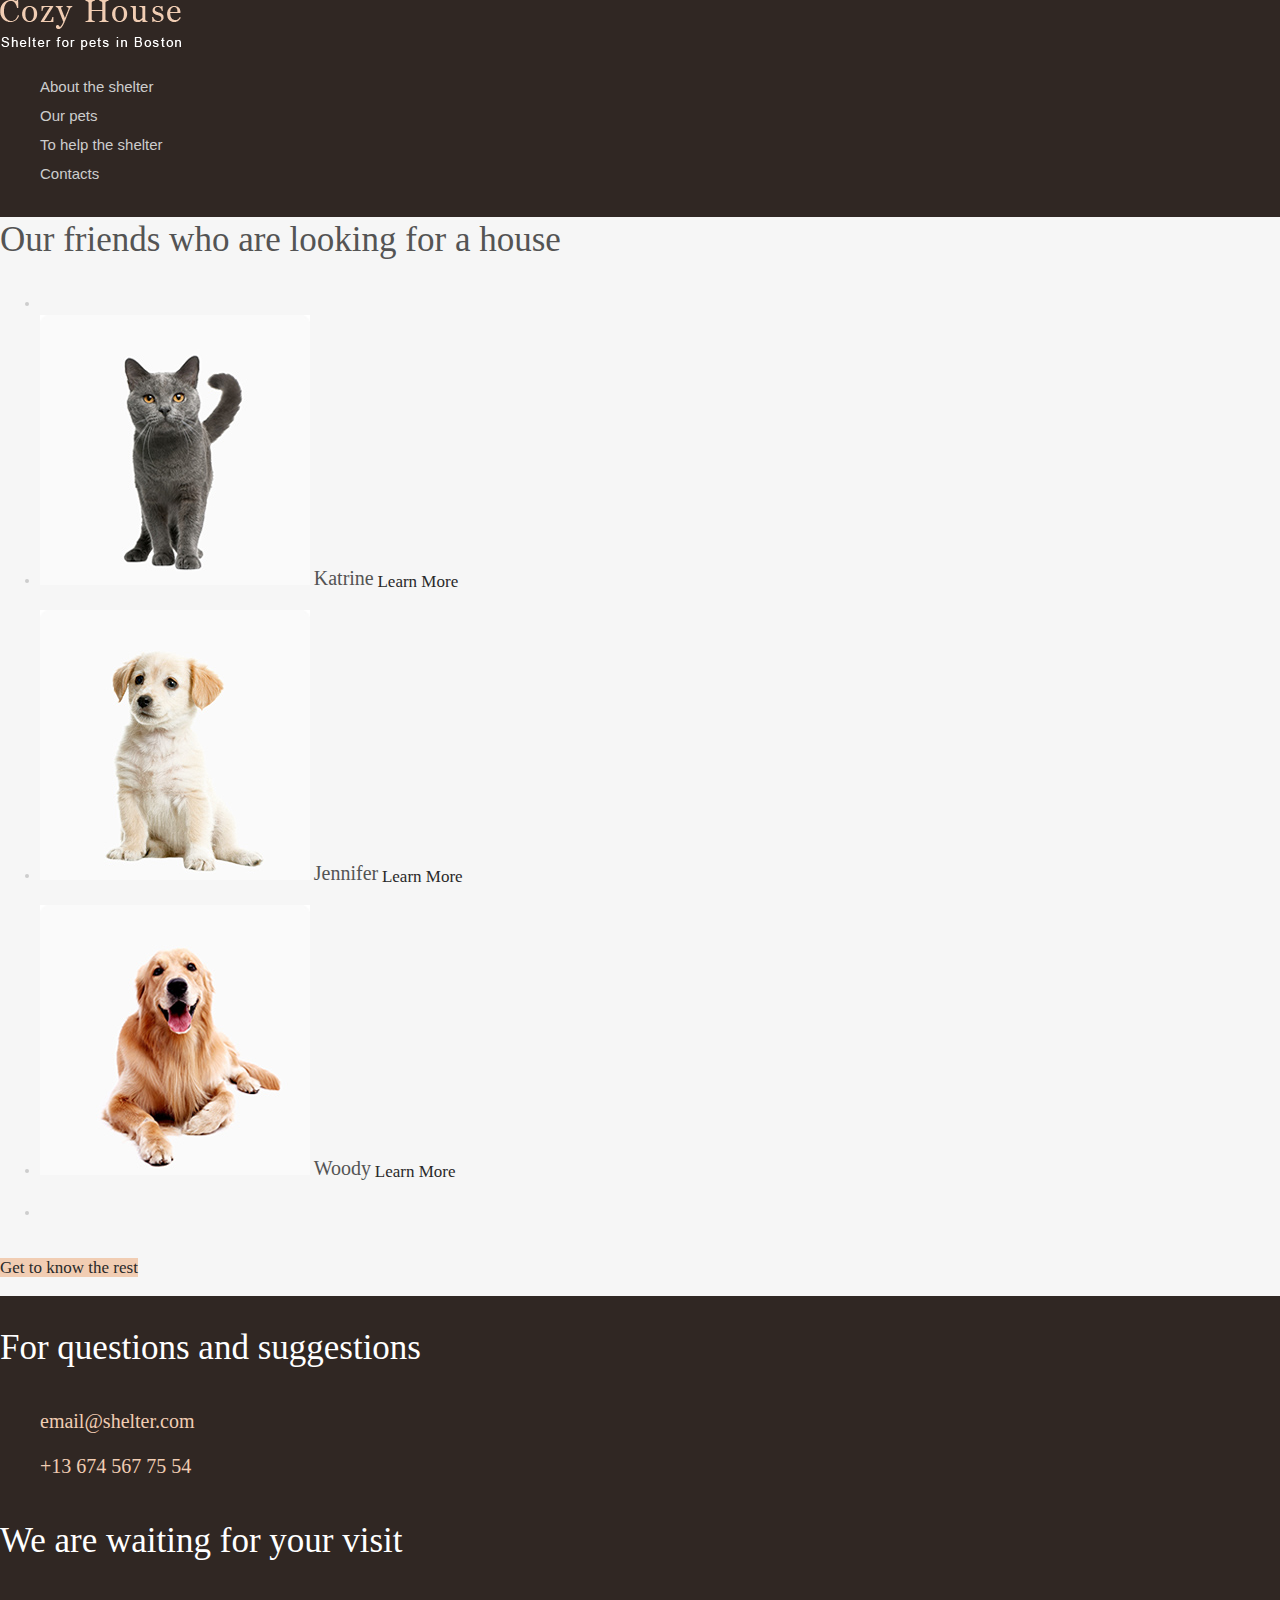
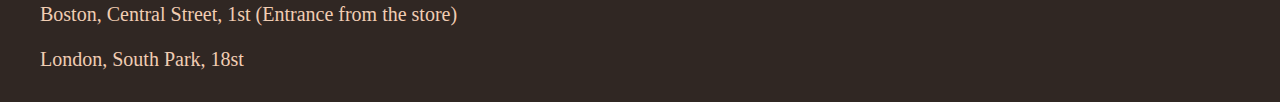
==== pets.html @ 410b213f "базовая стилизация" ====
<!DOCTYPE html>
<html lang="ru">

<head>
  <meta charset="utf-8">
  <title>Animal shelter</title>
  <link rel="stylesheet" href="css/normalize.css">
  <link rel="stylesheet" href="css/style.css">
</head>

<body>
  <header class="main-header">
    <nav class="main-navigation">
      <div class="logo-wrapper">
        <a class="main-header-logo" href="#">
          <img src="img/couzy-logo.png" width="181" height="50" alt="Couzy house - shelter for pets in Boston">
        </a>
      </div>
      <ul class="site-navigation">
        <li><a href="#">About the shelter</a></li>
        <li><a href="#">Our pets</a></li>
        <li><a href="#">To help the shelter</a></li>
        <li><a href="#">Contacts</a></li>
      </ul>
    </nav>
  </header>

  <section class="pets">
    <h2>Our friends who are looking for a house</h2>
    <ul class="pets-list">
      <li><a><span class="visually-hidden">Forward</span></a></li>
      <li class="pet">
        <img src="img/caterine.jpg" width="270" height="270" alt="cat Katrine">
        <a class="pet-name" href="#">Katrine</a>
        <a class="button pet-button" href="#">Learn More</a>
      </li>
      <li class="pet">
        <img src="img/jennifer.jpg" width="270" height="270" alt="dog Jennifer">
        <a class="pet-name" href="#">Jennifer</a>
        <a class="button pet-button" href="#">Learn More</a>
      </li>
      <li class="pet">
        <img src="img/woody.jpg" width="270" height="270" alt="dog Woody">
        <a class="pet-name" href="#">Woody</a>
        <a class="button pet-button" href="#">Learn More</a>
      </li>
      <li><a><span class="visually-hidden">Back</span></a></li>
    </ul>
    <a class="button rest-pets-button" href="#">Get to know the rest</a>
  </section>

  <footer class="main-footer">
    <div>
      <h2>For questions and suggestions</h2>
      <ul class="guestions-and-suggestions">
        <li>email@shelter.com</li>
        <li>+13 674 567 75 54</li>
      </ul>
    </div>
    <div>
      <h2>We are waiting for your visit</h2>
      <ul class="shelter-adresses">
        <li>Boston, Central Street, 1st
(Entrance from the store)</li>
        <li>London, South Park, 18st</li>
      </ul>
    </div>
  </footer>
</body>

</html>
---- css/style.css ----
body {
  margin: 0;
  font-family: Arial, Helvetica, sans-serif;
  font-size: 15px;
  line-height: 24px;
  font-weight: 400;
  color: #CDCDCD;
  background-color: #302723;
}

img {
  max-width: 100%;
  height: auto;
}

a {
  cursor: pointer;
  color: #;
}

.button {
  text-align: center;
  vertical-align: middle;
  cursor: pointer;
  font: inherit;
}

.visually-hidden {
  position: absolute;
  width: 1px;
  height: 1px;
  margin: -1px;
  border: 0;
  padding: 0;
  clip: rect(0, 0, 0, 0);
  overflow: hidden;
}

.site-navigation {
  font-size: 15px;
  line-height: 29px;
  font-weight: 400;
}

.site-navigation li {
  list-style: none;
  margin: 0;
  padding: 0;
}

.site-navigation a {
  color: #CDCDCD;
  text-decoration: none;
}


.banner-info p:first-child {
  font-family: Georgia, "Times New Roman", serif;
  font-size: 44px;
  line-height: 57px;
  font-weight: 400;
  color: #FFFFFF;
}

.banner-info p {
  font-size: 15px;
  line-height: 24px;
  font-weight: 400;
  color: #CDCDCD;
}

.banner-button {
  text-decoration: none;
  font-family: Georgia, "Times New Roman", serif;
  font-size: 17px;
  line-height: 20px;
  font-weight: 400;
  color: #292929;
  background-color: #F1CDB3;
}

.couzy-info {
  background-color: #FAFAFA;
}

.couzy-info-heading {
  font-family: Georgia, "Times New Roman", serif;
  font-size: 35px;
  line-height: 45px;
  font-weight: 400;
  color: #545454;
}

.couzy-info p {
  font-size: 15px;
  line-height: 24px;
  font-weight: 400;
  color: #4C4C4C;
}

.pets {
  font-family: Georgia, "Times New Roman", serif;
  background-color: #F6F6F6;
}

.pets h2 {
  font-size: 35px;
  line-height: 45px;
  font-weight: 400;
  color: #545454;
}

.pet-name {
  font-size: 20px;
  line-height: 45px;
  font-weight: 400;
  color: #545454;
  text-decoration: none;
}

.pet-button {
  font-size: 17px;
  line-height: 57px;
  font-weight: 400;
  color: #292929;
  text-decoration: none;
}

.rest-pets-button {
  font-size: 17px;
  line-height: 57px;
  font-weight: 400;
  color: #292929;
  background-color: #F1CDB3;
  text-decoration: none;
}

.help-to-pets {
  font-family: Georgia, "Times New Roman", serif;
  background-color: #FAFAFA;
}

.help-to-pets h2 {
  font-size: 35px;
  line-height: 45px;
  font-weight: 400;
  color: #545454;
}

.help-list li {
  list-style: none;
  font-size: 20px;
  line-height: 24px;
  font-weight: 400;
  color: #545454;
}

.donation {
  background-color: #F6F6F6;
  font-family: Georgia, "Times New Roman", serif;
}

.donation span {
  font-size: 35px;
  line-height: 45px;
  font-weight: 400;
  color: #545454;
}

.bank-account {
  font-size: 15px;
  line-height: 18px;
  font-weight: 400;
  color: #545454;
}

.bank-account span {
  font-family: "Times New Roman", Georgia, serif;
  font-size: 20px;
  line-height: 45px;
  font-weight: 400;
  color: #292929;
}

.additional-info {
  font-family: Arial, Helvetica, sans-serif;
  font-size: 12px;
  line-height: 18px;
  font-weight: 400;
  font-style: italic;
  color: #B2B2B2;
}

.main-footer {
  font-family: "Times New Roman", Georgia, serif;
  font-size: 20px;
  line-height: 45px;
  font-weight: 400;
  color: #F1CDB3;
}

.main-footer h2 {
  font-family: Georgia, "Times New Roman", serif;
  font-size: 35px;
  line-height: 45px;
  font-weight: 400;
  color: #FFFFFF;
}

.main-footer li {
  list-style: none;
}
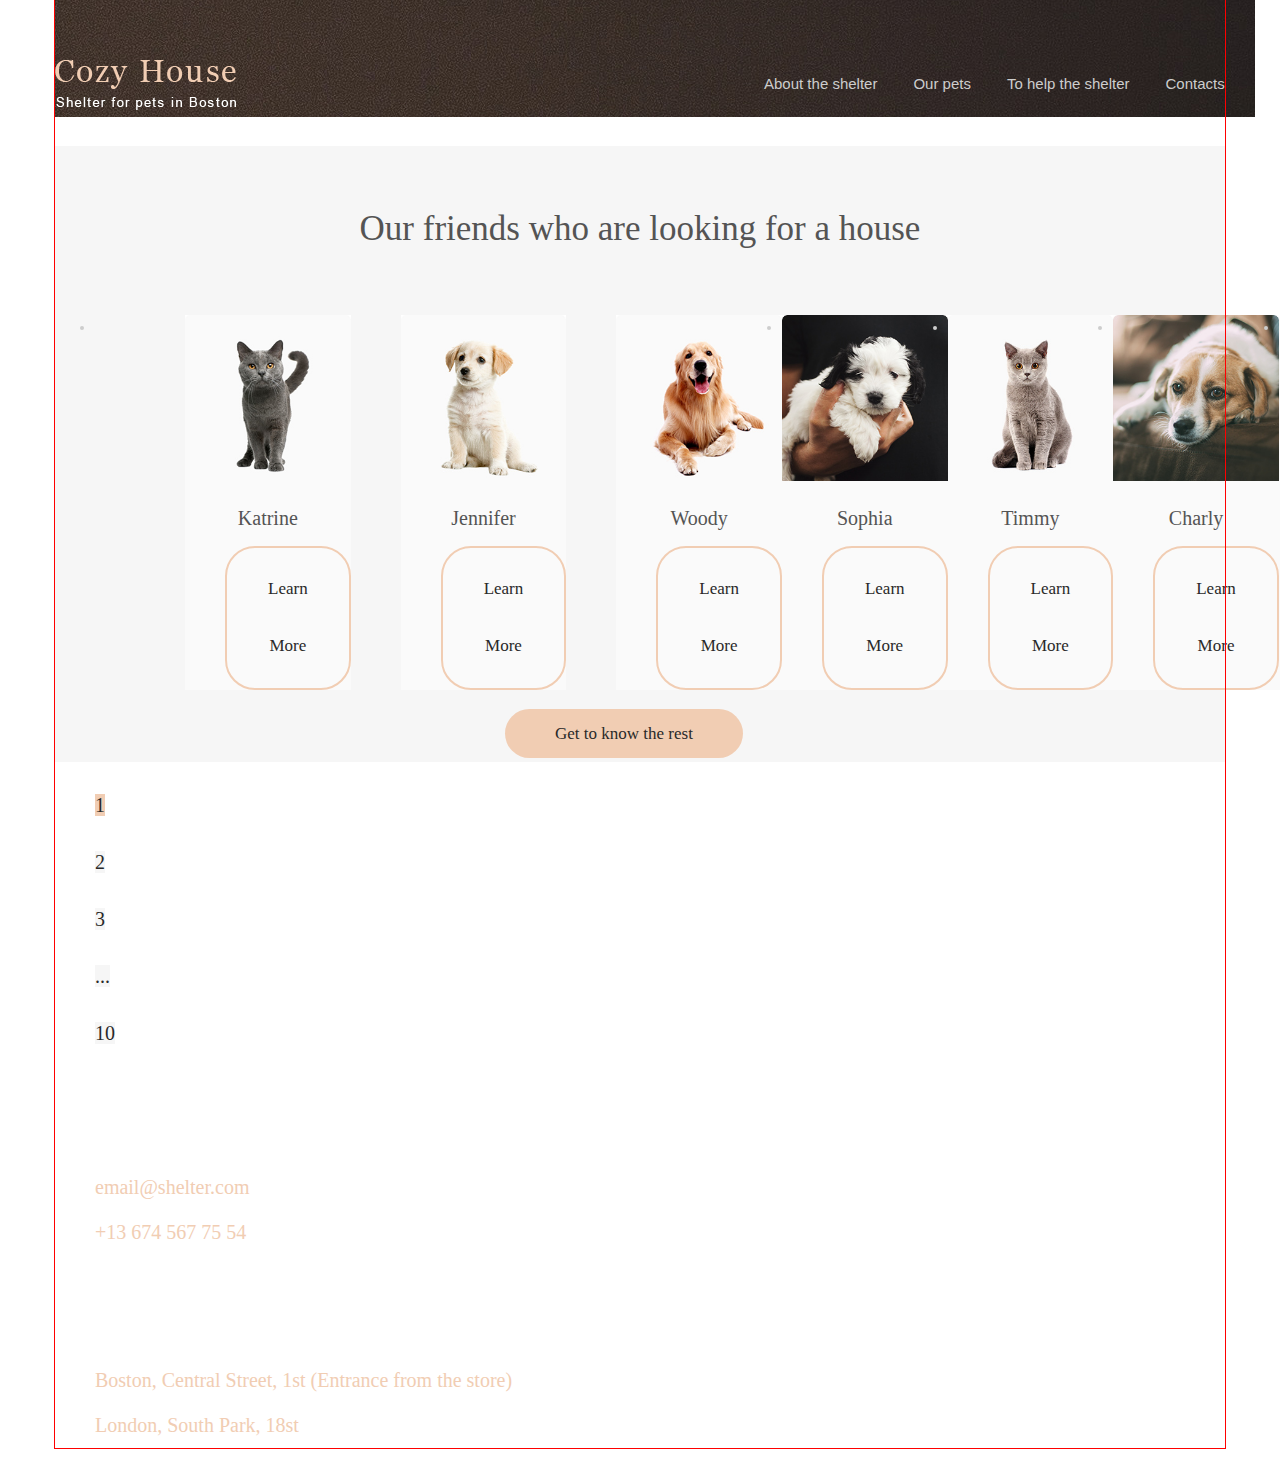
==== commit 33de5387: "сетки, стилизация" ====
--- a/pets.html
+++ b/pets.html
@@ -9,63 +9,103 @@
 </head>
 
 <body>
-  <header class="main-header">
-    <nav class="main-navigation">
-      <div class="logo-wrapper">
-        <a class="main-header-logo" href="#">
-          <img src="img/couzy-logo.png" width="181" height="50" alt="Couzy house - shelter for pets in Boston">
-        </a>
-      </div>
-      <ul class="site-navigation">
-        <li><a href="#">About the shelter</a></li>
-        <li><a href="#">Our pets</a></li>
-        <li><a href="#">To help the shelter</a></li>
-        <li><a href="#">Contacts</a></li>
+  <div class="container">
+    <header class="main-header">
+      <nav class="main-navigation">
+        <div class="logo-wrapper">
+          <a class="main-header-logo" href="index.html">
+            <img src="img/couzy-logo.png" width="181" height="50" alt="Couzy house - shelter for pets in Boston">
+          </a>
+        </div>
+        <ul class="site-navigation">
+          <li><a href="#">About the shelter</a></li>
+          <li><a href="#">Our pets</a></li>
+          <li><a href="#">To help the shelter</a></li>
+          <li><a href="#">Contacts</a></li>
+        </ul>
+      </nav>
+    </header>
+
+    <section class="pets">
+      <h2>Our friends who are looking for a house</h2>
+      <ul class="pets-list">
+        <li><a><span class="visually-hidden">Forward</span></a></li>
+        <li class="pet">
+          <img src="img/caterine.jpg" width="270" height="270" alt="cat Katrine">
+          <a class="pet-name" href="#">Katrine</a>
+          <a class="button pet-button" href="#">Learn More</a>
+        </li>
+        <li class="pet">
+          <img src="img/jennifer.jpg" width="270" height="270" alt="dog Jennifer">
+          <a class="pet-name" href="#">Jennifer</a>
+          <a class="button pet-button" href="#">Learn More</a>
+        </li>
+        <li class="pet">
+          <img src="img/woody.jpg" width="270" height="270" alt="dog Woody">
+          <a class="pet-name" href="#">Woody</a>
+          <a class="button pet-button" href="#">Learn More</a>
+        </li>
+        <li><a><span class="visually-hidden">Back</span></a></li>
+        <li class="pet">
+          <img src="img/sophia.jpg" width="270" height="270" alt="dog Sophia">
+          <a class="pet-name" href="#">Sophia</a>
+          <a class="button pet-button" href="#">Learn More</a>
+        </li>
+        <li><a><span class="visually-hidden">Back</span></a></li>
+        <li class="pet">
+          <img src="img/timmy.jpg" width="270" height="270" alt="cat Timmy">
+          <a class="pet-name" href="#">Timmy</a>
+          <a class="button pet-button" href="#">Learn More</a>
+        </li>
+        <li><a><span class="visually-hidden">Back</span></a></li>
+        <li class="pet">
+          <img src="img/charly.jpg" width="270" height="270" alt="dog Charly">
+          <a class="pet-name" href="#">Charly</a>
+          <a class="button pet-button" href="#">Learn More</a>
+        </li>
+        <li><a><span class="visually-hidden">Back</span></a></li>
+        <li class="pet">
+          <img src="img/scarlette.jpg" width="270" height="270" alt="dog Scarlett">
+          <a class="pet-name" href="#">Scarlett</a>
+          <a class="button pet-button" href="#">Learn More</a>
+        </li>
+        <li><a><span class="visually-hidden">Back</span></a></li>
+        <li class="pet">
+          <img src="img/freddie.jpg" width="270" height="270" alt="cat Freddie">
+          <a class="pet-name" href="#">Freddie</a>
+          <a class="button pet-button" href="#">Learn More</a>
+        </li>
+        <li><a><span class="visually-hidden">Back</span></a></li>
       </ul>
-    </nav>
-  </header>
-
-  <section class="pets">
-    <h2>Our friends who are looking for a house</h2>
-    <ul class="pets-list">
-      <li><a><span class="visually-hidden">Forward</span></a></li>
-      <li class="pet">
-        <img src="img/caterine.jpg" width="270" height="270" alt="cat Katrine">
-        <a class="pet-name" href="#">Katrine</a>
-        <a class="button pet-button" href="#">Learn More</a>
-      </li>
-      <li class="pet">
-        <img src="img/jennifer.jpg" width="270" height="270" alt="dog Jennifer">
-        <a class="pet-name" href="#">Jennifer</a>
-        <a class="button pet-button" href="#">Learn More</a>
-      </li>
-      <li class="pet">
-        <img src="img/woody.jpg" width="270" height="270" alt="dog Woody">
-        <a class="pet-name" href="#">Woody</a>
-        <a class="button pet-button" href="#">Learn More</a>
-      </li>
-      <li><a><span class="visually-hidden">Back</span></a></li>
-    </ul>
-    <a class="button rest-pets-button" href="#">Get to know the rest</a>
-  </section>
-
-  <footer class="main-footer">
-    <div>
-      <h2>For questions and suggestions</h2>
-      <ul class="guestions-and-suggestions">
-        <li>email@shelter.com</li>
-        <li>+13 674 567 75 54</li>
+      <a class="button rest-pets-button" href="#">Get to know the rest</a>
+    </section>
+    <div class="paginator">
+      <ul class="pagination-list">
+        <li><a class="active" href="#">1</a></li>
+        <li><a href="#">2</a></li>
+        <li><a href="#">3</a></li>
+        <li><a href="#">...</a></li>
+        <li><a href="#">10</a></li>
       </ul>
     </div>
-    <div>
-      <h2>We are waiting for your visit</h2>
-      <ul class="shelter-adresses">
-        <li>Boston, Central Street, 1st
-(Entrance from the store)</li>
-        <li>London, South Park, 18st</li>
-      </ul>
-    </div>
-  </footer>
+    <footer class="main-footer">
+      <div>
+        <h2>For questions and suggestions</h2>
+        <ul class="guestions-and-suggestions">
+          <li>email@shelter.com</li>
+          <li>+13 674 567 75 54</li>
+        </ul>
+      </div>
+      <div>
+        <h2>We are waiting for your visit</h2>
+        <ul class="shelter-adresses">
+          <li>Boston, Central Street, 1st
+            (Entrance from the store)</li>
+          <li>London, South Park, 18st</li>
+        </ul>
+      </div>
+    </footer>
+  </div>
 </body>
 
 </html>
--- a/css/style.css
+++ b/css/style.css
@@ -5,7 +5,7 @@
   line-height: 24px;
   font-weight: 400;
   color: #CDCDCD;
-  background-color: #302723;
+  /*background-color: #302723;*/
 }
 
 img {
@@ -36,23 +36,68 @@
   overflow: hidden;
 }
 
+.main-header {
+  min-width: 1200px;
+  background-color: #2B2221;
+  background-image: url("../img/banner-pet.jpg");
+  background-repeat: no-repeat;
+  background-position: top left;
+}
+
+/*Центровщик*/
+.container {
+  width: 1170px;
+  margin: 0 auto;
+  padding: 0;
+  outline: 1px solid red;
+}
+
+.main-navigation {
+  /*outline: 1px solid yellow;*/
+  display: flex;
+  padding-top: 60px;
+}
+
+.logo-wrapper {
+  /*outline: 1px solid white;*/
+}
+
 .site-navigation {
+  /*outline: 1px solid orange;*/
+  display: flex;
+  align-items: center;
   font-size: 15px;
   line-height: 29px;
   font-weight: 400;
+  margin: 0;
+  padding: 0;
+  margin-left: 492px;
 }
 
 .site-navigation li {
   list-style: none;
   margin: 0;
   padding: 0;
+  margin-left: 36px;
+  padding-bottom: 10px;
 }
 
 .site-navigation a {
   color: #CDCDCD;
   text-decoration: none;
-}
-
+  padding-bottom: 4px;
+}
+
+.site-navigation a:hover {
+  color: #FFFFFF;
+  border-bottom: 3px solid #F1CDB3;
+}
+
+.banner-info {
+  width: 450px;
+  padding-top: 205px;
+  padding-bottom: 270px;
+}
 
 .banner-info p:first-child {
   font-family: Georgia, "Times New Roman", serif;
@@ -67,9 +112,14 @@
   line-height: 24px;
   font-weight: 400;
   color: #CDCDCD;
+  margin: 0;
+  padding: 0;
+  padding-top: 30px;
 }
 
 .banner-button {
+  display: inline-block;
+  text-align: center;
   text-decoration: none;
   font-family: Georgia, "Times New Roman", serif;
   font-size: 17px;
@@ -77,18 +127,42 @@
   font-weight: 400;
   color: #292929;
   background-color: #F1CDB3;
+  padding: 16px 44px;
+  margin-top: 35px;
+  border-radius: 30px;
+}
+
+.banner-button:hover {
+  background-color: #FDDCC4;
 }
 
 .couzy-info {
   background-color: #FAFAFA;
 }
 
+.couzy-info .container {
+  background-image: url("../img/pets.jpg");
+  background-repeat: no-repeat;
+  background-position: top left 19%;
+  margin-top: 87px;
+  padding-bottom: 80px;
+}
+
+.info-wrapper {
+  width: 420px;
+  margin-left: 585px;
+}
+
 .couzy-info-heading {
   font-family: Georgia, "Times New Roman", serif;
   font-size: 35px;
   line-height: 45px;
   font-weight: 400;
   color: #545454;
+  padding: 0;
+  margin: 0;
+  padding-top: 25px;
+  padding-bottom: 4px;
 }
 
 .couzy-info p {
@@ -96,11 +170,34 @@
   line-height: 24px;
   font-weight: 400;
   color: #4C4C4C;
+  padding-top: 10px;
 }
 
 .pets {
   font-family: Georgia, "Times New Roman", serif;
   background-color: #F6F6F6;
+}
+
+.forward {
+  position: relative;
+}
+
+.forward::before {
+  content: "";
+  position: absolute;
+  top: 180px;
+  left: -40px;
+  width: 47px;
+  height: 47px;
+  border: 2px solid #F1CDB3;
+  border-radius: 50%;
+  background-image: url("../img/long-left-arrow.svg");
+  background-repeat: no-repeat;
+  background-position: top 50% center;
+}
+
+.forward:hover::before {
+  background-color: #F1CDB3;
 }
 
 .pets h2 {
@@ -108,51 +205,293 @@
   line-height: 45px;
   font-weight: 400;
   color: #545454;
+  text-align: center;
+  padding-top: 60px;
+  padding-bottom: 35px;
+}
+
+.pets-list {
+  display: flex;
+}
+
+.pet {
+  display: flex;
+  flex-direction: column;
+  background-color: #FAFAFA;
+}
+
+.pet:nth-child(2) {
+  margin-left: 90px;
+}
+
+.pet:nth-child(3) {
+  margin-left: 50px;
+}
+
+.pet:nth-child(4) {
+  margin-left: 50px;
 }
 
 .pet-name {
+  padding-top: 15px;
+  padding-bottom: 5px;
   font-size: 20px;
   line-height: 45px;
   font-weight: 400;
   color: #545454;
   text-decoration: none;
+  text-align: center;
 }
 
 .pet-button {
+  padding: 12px 41px 14px 41px;
+  margin-left: 40px;
   font-size: 17px;
   line-height: 57px;
   font-weight: 400;
   color: #292929;
   text-decoration: none;
+  border: 2px solid #F1CDB3;
+  border-radius: 30px;
+}
+
+.pet-button:hover {
+  background-color: #F1CDB3;
+}
+
+.back {
+  position: relative;
+}
+
+.back::after {
+  content: "";
+  position: absolute;
+  top: 180px;
+  left: 80px;
+  width: 47px;
+  height: 47px;
+  border: 2px solid #F1CDB3;
+  border-radius: 50%;
+  background-image: url("../img/long-left-arrow.svg");
+  background-repeat: no-repeat;
+  background-position: top 50% center;
+  transform: rotate(180deg);
+}
+
+.back:hover::after {
+  background-color: #F1CDB3;
+}
+
+.rest-button-wrapper {
+  margin-top: 95px;
+  padding-bottom: 50px;
 }
 
 .rest-pets-button {
+  padding: 15px 50px;
   font-size: 17px;
   line-height: 57px;
   font-weight: 400;
   color: #292929;
   background-color: #F1CDB3;
   text-decoration: none;
+  border-radius: 30px;
+  margin-left: 450px;
+}
+
+.rest-pets-button:hover {
+  background-color: #FDDCC4;
 }
 
 .help-to-pets {
   font-family: Georgia, "Times New Roman", serif;
   background-color: #FAFAFA;
+  /*outline: 1px solid green;*/
 }
 
 .help-to-pets h2 {
+  text-align: center;
+  padding-top: 50px;
+  padding-bottom: 30px;
+  padding-right: 35px;
   font-size: 35px;
   line-height: 45px;
   font-weight: 400;
   color: #545454;
 }
 
+.help-list {
+  display: flex;
+  flex-wrap: wrap;
+}
+
 .help-list li {
+  position: relative;
+  padding-top: 95px;
+  padding-bottom: 65px;
   list-style: none;
   font-size: 20px;
   line-height: 24px;
   font-weight: 400;
   color: #545454;
+  /*outline: 1px solid red;*/
+}
+
+.food {
+  margin-left: 45px;
+}
+
+.ambulance {
+  margin-left: 125px;
+}
+
+.toys {
+  margin-left: 149px;
+}
+
+.bowl {
+  margin-left: 140px;
+}
+
+.shampoo {
+  margin-left: 120px;
+}
+
+.vitamins {
+  margin-left: 145px;
+}
+
+.medcine {
+  margin-left: 130px;
+}
+
+.collar {
+  margin-left: 125px;
+}
+
+.house {
+  margin-left: 130px;
+}
+
+.help-list li::before {
+  content: "";
+  position: absolute;
+  width: 70px;
+  height: 65px;
+}
+
+.help-list li:nth-child(1)::before {
+  content: "";
+  position: absolute;
+  width: 70px;
+  height: 65px;
+  top: 13px;
+  left: 17px;
+  background-image: url("../img/cat-food.png");
+  background-repeat: no-repeat;
+}
+
+
+.help-list li:nth-child(2)::before {
+  content: "";
+  position: absolute;
+  width: 70px;
+  height: 65px;
+  top: 10px;
+  left: 40px;
+  background-image: url("../img/ambulance.png");
+  background-repeat: no-repeat;
+}
+
+.help-list li:nth-child(3)::before {
+  content: "";
+  position: absolute;
+  width: 70px;
+  height: 65px;
+  top: 10px;
+  left: -10px;
+  background-image: url("../img/ambulance.png");
+  background-repeat: no-repeat;
+  background-image: url("../img/ball.png");
+  background-repeat: no-repeat;
+}
+
+.help-list li:nth-child(4)::before {
+  content: "";
+  position: absolute;
+  width: 70px;
+  height: 65px;
+  top: 13px;
+  left: 50px;
+  background-image: url("../img/ambulance.png");
+  background-repeat: no-repeat;
+  background-image: url("../img/bowl.png");
+  background-repeat: no-repeat;
+}
+
+.help-list li:nth-child(5)::before {
+  content: "";
+  position: absolute;
+  width: 70px;
+  height: 65px;
+  top: 11px;
+  left: 35px;
+  background-image: url("../img/ambulance.png");
+  background-repeat: no-repeat;
+  background-image: url("../img/shampoo.png");
+  background-repeat: no-repeat;
+}
+
+.help-list li:nth-child(6)::before {
+  content: "";
+  position: absolute;
+  width: 70px;
+  height: 65px;
+  top: 13px;
+  left: 15px;
+  background-image: url("../img/ambulance.png");
+  background-repeat: no-repeat;
+  background-image: url("../img/pills.png");
+  background-repeat: no-repeat;
+}
+
+.help-list li:nth-child(7)::before {
+  content: "";
+  position: absolute;
+  width: 70px;
+  height: 65px;
+  top: 12px;
+  left: 20px;
+  background-image: url("../img/ambulance.png");
+  background-repeat: no-repeat;
+  background-image: url("../img/syringe.png");
+  background-repeat: no-repeat;
+}
+
+.help-list li:nth-child(8)::before {
+  content: "";
+  position: absolute;
+  width: 70px;
+  height: 65px;
+  top: 13px;
+  left: 50px;
+  background-image: url("../img/ambulance.png");
+  background-repeat: no-repeat;
+  background-image: url("../img/leash.png");
+  background-repeat: no-repeat;
+}
+
+.help-list li:nth-child(9)::before {
+  content: "";
+  position: absolute;
+  width: 70px;
+  height: 65px;
+  top: 13px;
+  left: 38px;
+  background-image: url("../img/ambulance.png");
+  background-repeat: no-repeat;
+  background-image: url("../img/cat.png");
+  background-repeat: no-repeat;
 }
 
 .donation {
@@ -210,3 +549,21 @@
 .main-footer li {
   list-style: none;
 }
+
+.pagination-list li {
+  list-style: none;
+}
+
+.pagination-list a {
+  text-decoration: none;
+  font-family: "Times New Roman", Georgia, serif;
+  font-size: 20px;
+  line-height: 57px;
+  font-weight: 400;
+  color: #292929;
+  background-color: #F6F6F6;
+}
+
+.pagination-list .active {
+  background-color: #F1CDB3;
+}
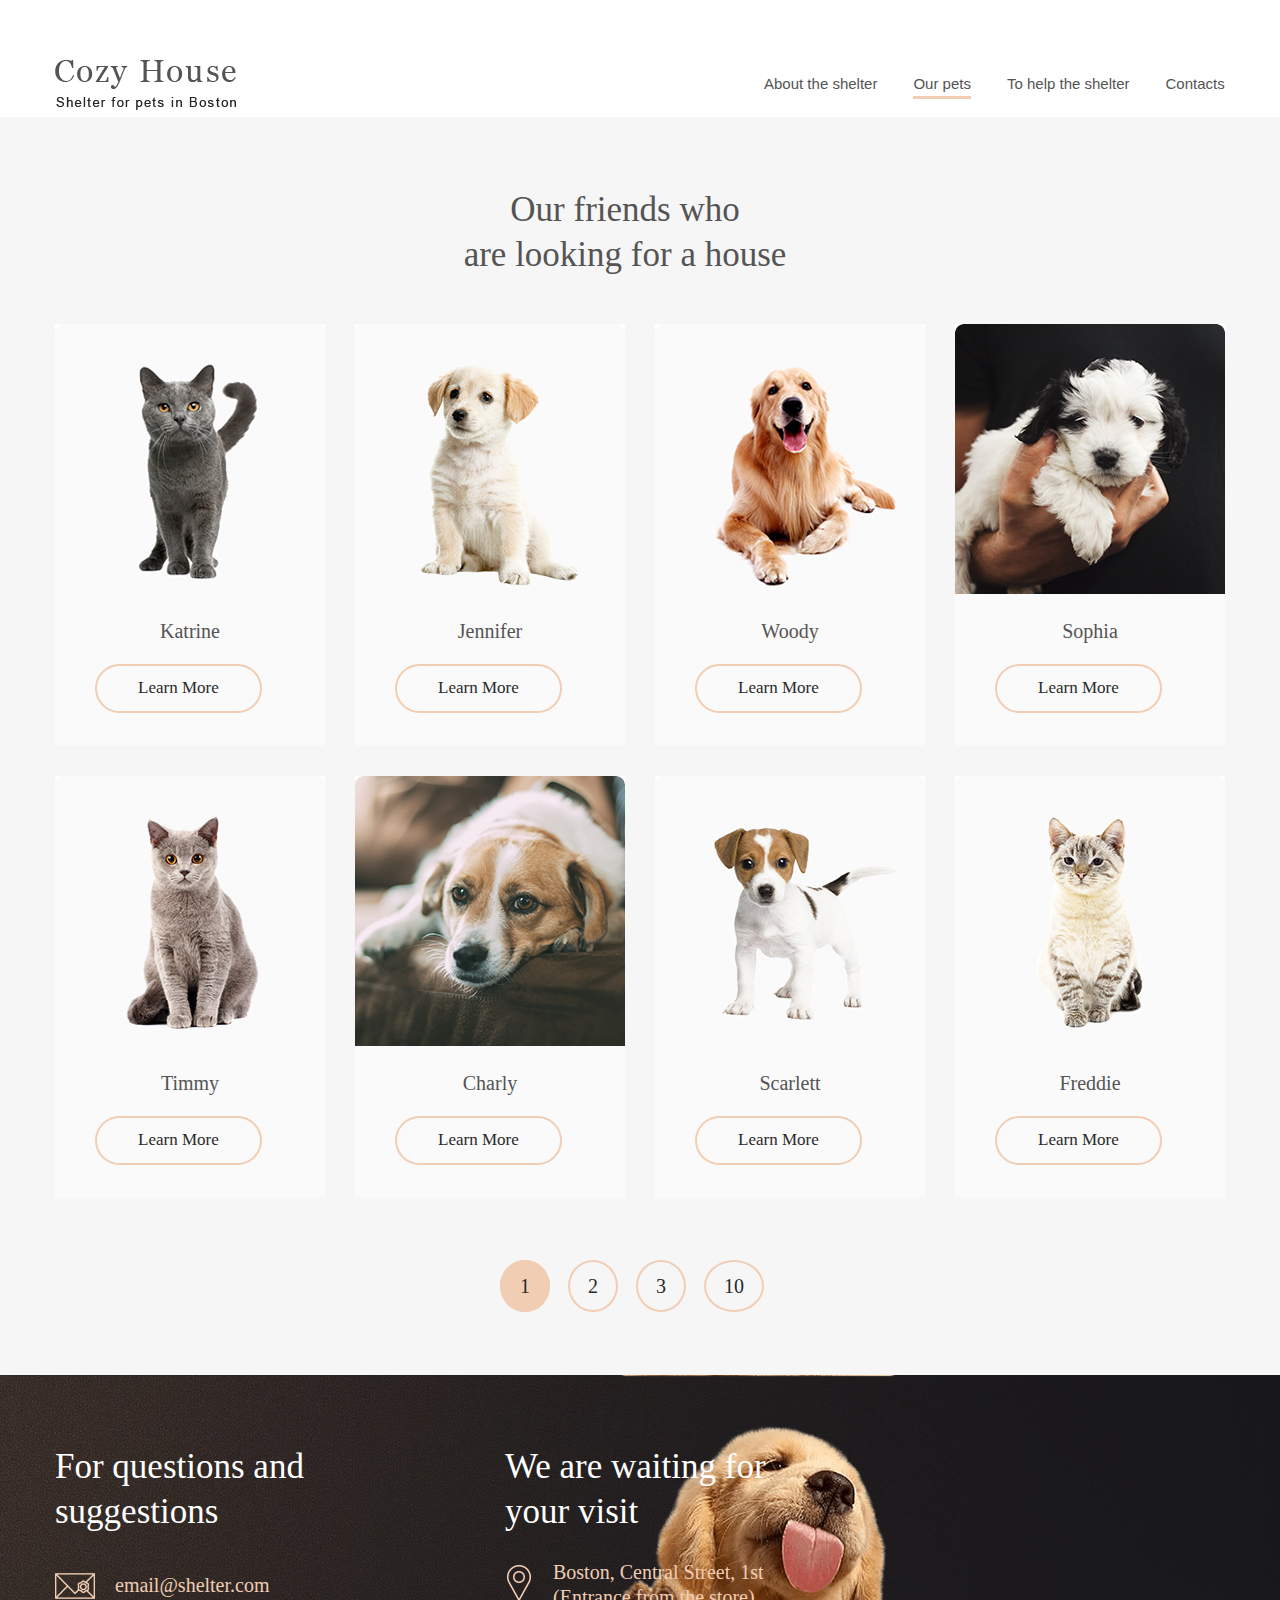
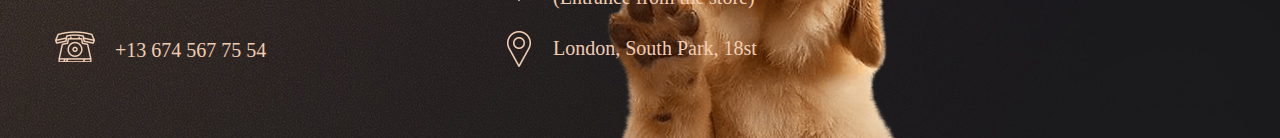
==== commit 88d1d8c4: "стилизация" ====
--- a/pets.html
+++ b/pets.html
@@ -3,109 +3,127 @@
 
 <head>
   <meta charset="utf-8">
-  <title>Animal shelter</title>
+  <title>Cozy Animal shelter</title>
   <link rel="stylesheet" href="css/normalize.css">
   <link rel="stylesheet" href="css/style.css">
 </head>
 
 <body>
-  <div class="container">
-    <header class="main-header">
+  <header class="inner-header">
+    <div class="container">
       <nav class="main-navigation">
         <div class="logo-wrapper">
           <a class="main-header-logo" href="index.html">
-            <img src="img/couzy-logo.png" width="181" height="50" alt="Couzy house - shelter for pets in Boston">
+            <img src="img/inner-logo.png" width="181" height="50" alt="Couzy house - shelter for pets in Boston">
           </a>
         </div>
-        <ul class="site-navigation">
+        <ul class="site-navigation inner-navigation">
           <li><a href="#">About the shelter</a></li>
-          <li><a href="#">Our pets</a></li>
+          <li><a class="active">Our pets</a></li>
           <li><a href="#">To help the shelter</a></li>
           <li><a href="#">Contacts</a></li>
         </ul>
       </nav>
-    </header>
-
+    </div>
+  </header>
+  <main class="inner-page">
     <section class="pets">
-      <h2>Our friends who are looking for a house</h2>
-      <ul class="pets-list">
-        <li><a><span class="visually-hidden">Forward</span></a></li>
-        <li class="pet">
-          <img src="img/caterine.jpg" width="270" height="270" alt="cat Katrine">
-          <a class="pet-name" href="#">Katrine</a>
-          <a class="button pet-button" href="#">Learn More</a>
-        </li>
-        <li class="pet">
-          <img src="img/jennifer.jpg" width="270" height="270" alt="dog Jennifer">
-          <a class="pet-name" href="#">Jennifer</a>
-          <a class="button pet-button" href="#">Learn More</a>
-        </li>
-        <li class="pet">
-          <img src="img/woody.jpg" width="270" height="270" alt="dog Woody">
-          <a class="pet-name" href="#">Woody</a>
-          <a class="button pet-button" href="#">Learn More</a>
-        </li>
-        <li><a><span class="visually-hidden">Back</span></a></li>
-        <li class="pet">
-          <img src="img/sophia.jpg" width="270" height="270" alt="dog Sophia">
-          <a class="pet-name" href="#">Sophia</a>
-          <a class="button pet-button" href="#">Learn More</a>
-        </li>
-        <li><a><span class="visually-hidden">Back</span></a></li>
-        <li class="pet">
-          <img src="img/timmy.jpg" width="270" height="270" alt="cat Timmy">
-          <a class="pet-name" href="#">Timmy</a>
-          <a class="button pet-button" href="#">Learn More</a>
-        </li>
-        <li><a><span class="visually-hidden">Back</span></a></li>
-        <li class="pet">
-          <img src="img/charly.jpg" width="270" height="270" alt="dog Charly">
-          <a class="pet-name" href="#">Charly</a>
-          <a class="button pet-button" href="#">Learn More</a>
-        </li>
-        <li><a><span class="visually-hidden">Back</span></a></li>
-        <li class="pet">
-          <img src="img/scarlette.jpg" width="270" height="270" alt="dog Scarlett">
-          <a class="pet-name" href="#">Scarlett</a>
-          <a class="button pet-button" href="#">Learn More</a>
-        </li>
-        <li><a><span class="visually-hidden">Back</span></a></li>
-        <li class="pet">
-          <img src="img/freddie.jpg" width="270" height="270" alt="cat Freddie">
-          <a class="pet-name" href="#">Freddie</a>
-          <a class="button pet-button" href="#">Learn More</a>
-        </li>
-        <li><a><span class="visually-hidden">Back</span></a></li>
-      </ul>
-      <a class="button rest-pets-button" href="#">Get to know the rest</a>
+      <div class="container">
+        <h2>Our friends who<br> are looking for a house</h2>
+        <ul class="pets-list">
+          <li class="pet">
+            <img src="img/caterine.jpg" width="270" height="270" alt="cat Katrine">
+            <a class="pet-name" href="#">Katrine</a>
+            <div class="pet-button-wrapper">
+              <a class="button pet-button" href="#">Learn More</a>
+            </div>
+          </li>
+          <li class="pet">
+            <img src="img/jennifer.jpg" width="270" height="270" alt="dog Jennifer">
+            <a class="pet-name" href="#">Jennifer</a>
+            <div class="pet-button-wrapper">
+              <a class="button pet-button" href="#">Learn More</a>
+            </div>
+          </li>
+          <li class="pet">
+            <img src="img/woody.jpg" width="270" height="270" alt="dog Woody">
+            <a class="pet-name" href="#">Woody</a>
+            <div class="pet-button-wrapper">
+              <a class="button pet-button" href="#">Learn More</a>
+            </div>
+          </li>
+          <li><a><span class="visually-hidden">Back</span></a></li>
+          <li class="pet sophia">
+            <img src="img/sophia.jpg" width="270" height="270" alt="dog Sophia">
+            <a class="pet-name" href="#">Sophia</a>
+            <div class="pet-button-wrapper">
+              <a class="button pet-button" href="#">Learn More</a>
+            </div>
+          </li>
+          <li><a><span class="visually-hidden">Back</span></a></li>
+          <li class="pet">
+            <img src="img/timmy.jpg" width="270" height="270" alt="cat Timmy">
+            <a class="pet-name" href="#">Timmy</a>
+            <div class="pet-button-wrapper">
+              <a class="button pet-button" href="#">Learn More</a>
+            </div>
+          </li>
+          <li><a><span class="visually-hidden">Back</span></a></li>
+          <li class="pet">
+            <img src="img/charly.jpg" width="270" height="270" alt="dog Charly">
+            <a class="pet-name" href="#">Charly</a>
+            <div class="pet-button-wrapper">
+              <a class="button pet-button" href="#">Learn More</a>
+            </div>
+          </li>
+          <li><a><span class="visually-hidden">Back</span></a></li>
+          <li class="pet">
+            <img src="img/scarlette.jpg" width="270" height="270" alt="dog Scarlett">
+            <a class="pet-name" href="#">Scarlett</a>
+            <div class="pet-button-wrapper">
+              <a class="button pet-button" href="#">Learn More</a>
+            </div>
+          </li>
+          <li><a><span class="visually-hidden">Back</span></a></li>
+          <li class="pet freddie">
+            <img src="img/freddie.jpg" width="270" height="270" alt="cat Freddie">
+            <a class="pet-name" href="#">Freddie</a>
+            <div class="pet-button-wrapper">
+              <a class="button pet-button" href="#">Learn More</a>
+            </div>
+          </li>
+        </ul>
+        <div class="paginator">
+            <ul class="pagination-list">
+              <li><a class="active" href="#">1</a></li>
+              <li><a href="#">2</a></li>
+              <li><a href="#">3</a></li>
+              <li><a href="#">10</a></li>
+            </ul>
+        </div>
+      </div>
     </section>
-    <div class="paginator">
-      <ul class="pagination-list">
-        <li><a class="active" href="#">1</a></li>
-        <li><a href="#">2</a></li>
-        <li><a href="#">3</a></li>
-        <li><a href="#">...</a></li>
-        <li><a href="#">10</a></li>
-      </ul>
-    </div>
-    <footer class="main-footer">
-      <div>
+  </main>
+  <footer class="main-footer">
+    <div class="container">
+      <div class="first-column">
         <h2>For questions and suggestions</h2>
         <ul class="guestions-and-suggestions">
-          <li>email@shelter.com</li>
-          <li>+13 674 567 75 54</li>
+          <li class="shelter-email">email@shelter.com</li>
+          <li class="shelter-number">+13 674 567 75 54</li>
         </ul>
       </div>
-      <div>
+      <div class="second-column">
         <h2>We are waiting for your visit</h2>
         <ul class="shelter-adresses">
-          <li>Boston, Central Street, 1st
-            (Entrance from the store)</li>
-          <li>London, South Park, 18st</li>
+          <li class="boston">Boston, Central Street, 1st
+            <p>(Entrance from the store)</p>
+          </li>
+          <li class="london">London, South Park, 18st</li>
         </ul>
       </div>
-    </footer>
-  </div>
+    </div>
+  </footer>
 </body>
 
 </html>
--- a/css/style.css
+++ b/css/style.css
@@ -37,7 +37,7 @@
 }
 
 .main-header {
-  min-width: 1200px;
+  /*min-width: 1200px;*/
   background-color: #2B2221;
   background-image: url("../img/banner-pet.jpg");
   background-repeat: no-repeat;
@@ -49,7 +49,7 @@
   width: 1170px;
   margin: 0 auto;
   padding: 0;
-  outline: 1px solid red;
+  /*outline: 1px solid red;*/
 }
 
 .main-navigation {
@@ -97,6 +97,7 @@
   width: 450px;
   padding-top: 205px;
   padding-bottom: 270px;
+  /*margin-bottom: -85px;*/
 }
 
 .banner-info p:first-child {
@@ -143,9 +144,9 @@
 .couzy-info .container {
   background-image: url("../img/pets.jpg");
   background-repeat: no-repeat;
-  background-position: top left 19%;
-  margin-top: 87px;
-  padding-bottom: 80px;
+  background-position: top 51% left 19.1%;
+  padding-top: 87px;
+  padding-bottom: 100px;
 }
 
 .info-wrapper {
@@ -206,18 +207,22 @@
   font-weight: 400;
   color: #545454;
   text-align: center;
-  padding-top: 60px;
-  padding-bottom: 35px;
+  padding-top: 70px;
+  padding-bottom: 47px;
+  margin: 0;
+  padding-right: 30px;
 }
 
 .pets-list {
   display: flex;
+  list-style: none;
 }
 
 .pet {
   display: flex;
   flex-direction: column;
   background-color: #FAFAFA;
+  padding-bottom: 30px;
 }
 
 .pet:nth-child(2) {
@@ -283,8 +288,8 @@
 }
 
 .rest-button-wrapper {
-  margin-top: 95px;
-  padding-bottom: 50px;
+  margin-top: 65px;
+  padding-bottom: 65px;
 }
 
 .rest-pets-button {
@@ -306,13 +311,13 @@
 .help-to-pets {
   font-family: Georgia, "Times New Roman", serif;
   background-color: #FAFAFA;
-  /*outline: 1px solid green;*/
 }
 
 .help-to-pets h2 {
+  margin: 0;
   text-align: center;
-  padding-top: 50px;
-  padding-bottom: 30px;
+  padding-top: 65px;
+  padding-bottom: 60px;
   padding-right: 35px;
   font-size: 35px;
   line-height: 45px;
@@ -320,9 +325,14 @@
   color: #545454;
 }
 
+.help-to-pets ul {
+  margin: 0;
+}
+
 .help-list {
   display: flex;
   flex-wrap: wrap;
+  padding-bottom: 13px;
 }
 
 .help-list li {
@@ -334,7 +344,6 @@
   line-height: 24px;
   font-weight: 400;
   color: #545454;
-  /*outline: 1px solid red;*/
 }
 
 .food {
@@ -499,7 +508,21 @@
   font-family: Georgia, "Times New Roman", serif;
 }
 
-.donation span {
+.donation .container {
+  background-image: url("../img/donation-dog.png");
+  background-repeat: no-repeat;
+  background-position: left 2.5% top 50%;
+}
+
+.donation-wrapper {
+  margin-left: 583px;
+  margin-right: 200px;
+}
+
+.donation h2 {
+  padding: 0;
+  margin: 0;
+  padding-top: 64px;
   font-size: 35px;
   line-height: 45px;
   font-weight: 400;
@@ -507,21 +530,46 @@
 }
 
 .bank-account {
+  padding: 0;
+  margin: 0;
+  margin-top: 22px;
+  margin-bottom: 13px;
   font-size: 15px;
   line-height: 18px;
   font-weight: 400;
   color: #545454;
 }
 
-.bank-account span {
+.bank-numbers {
+  padding: 0;
+  margin: 0;
+  position: relative;
+  width: 235px;
+  padding-left: 60px;
   font-family: "Times New Roman", Georgia, serif;
   font-size: 20px;
   line-height: 45px;
   font-weight: 400;
   color: #292929;
+  background-color: #F1CDB3;
+  border-radius: 10px;
+}
+
+.bank-numbers::before {
+  content: "";
+  position: absolute;
+  width: 35px;
+  height: 25px;
+  top: 10px;
+  left: 15px;
+  background-image: url("../img/credit-card (1).png");
+  background-repeat: no-repeat;
 }
 
 .additional-info {
+  margin: 0;
+  padding-top: 30px;
+  padding-bottom: 80px;
   font-family: Arial, Helvetica, sans-serif;
   font-size: 12px;
   line-height: 18px;
@@ -536,6 +584,26 @@
   line-height: 45px;
   font-weight: 400;
   color: #F1CDB3;
+  background-color: #4F4139;
+  background-image: url("../img/footer-dog.jpg");
+  background-position: right bottom;
+}
+
+.main-footer .container {
+  display: flex;
+  padding-top: 40px;
+  padding-bottom: 45px;
+}
+
+.first-column {
+  width: 270px;
+  margin-right: 180px;
+  /*outline: 1px solid white;*/
+}
+
+.second-column {
+  width: 265px;
+  /*outline: 1px solid yellow;*/
 }
 
 .main-footer h2 {
@@ -550,11 +618,129 @@
   list-style: none;
 }
 
+.shelter-email {
+  position: relative;
+  padding-left: 20px;
+}
+
+.shelter-email::before {
+  content: "";
+  position: absolute;
+  width: 45px;
+  height: 30px;
+  top: 10px;
+  left: -40px;
+  background-image: url("../img/envelope.png");
+  background-repeat: no-repeat;
+}
+
+.shelter-number {
+  position: relative;
+  padding-left: 20px;
+  padding-top: 20px;
+}
+
+.shelter-number::before {
+  content: "";
+  position: absolute;
+  width: 45px;
+  height: 31px;
+  top: 23px;
+  left: -40px;
+  background-image: url("../img/telephone.png");
+  background-repeat: no-repeat;
+}
+
+.boston {
+  position: relative;
+  margin-top: -13px;
+  margin-bottom: 0;
+  padding-bottom: 0;
+  margin-left: 8px;
+}
+
+.boston p {
+  padding: 0;
+  margin: 0;
+  margin-top: -20px;
+}
+
+.boston::before {
+  content: "";
+  position: absolute;
+  width: 28px;
+  height: 38px;
+  top: 15px;
+  left: -47px;
+  background-image: url("../img/pin.png");
+  background-repeat: no-repeat;
+}
+
+.london {
+  position: relative;
+  margin-left: 8px;
+  margin-top: 6px;
+}
+
+.london::before {
+  content: "";
+  position: absolute;
+  width: 28px;
+  height: 38px;
+  top: 5px;
+  left: -47px;
+  background-image: url("../img/pin.png");
+  background-repeat: no-repeat;
+}
+
+.inner-navigation a {
+  color: #545454;
+}
+
+.inner-navigation .active {
+  border-bottom: 3px solid #F1CDB3;
+}
+
+.inner-navigation a:hover {
+  color: #292929;
+}
+
+.inner-page .container {
+  /*outline: 1px solid red;*/
+  padding-bottom: 60px;
+}
+
+.inner-page .pets-list {
+  display: flex;
+  flex-wrap: wrap;
+  margin: 0;
+  padding: 0;
+}
+
+.inner-page .pet {
+  margin: 0;
+  margin-bottom: 30px;
+}
+
+.inner-page .pet:not(.sophia):not(.freddie) {
+  margin-right: 30px;
+}
+
+.pagination-list {
+  display: flex;
+  margin: 0;
+  margin-left: 405px;
+  margin-top: 30px;
+}
+
 .pagination-list li {
   list-style: none;
+  margin-right: 18px;
 }
 
 .pagination-list a {
+  padding: 13px 18px;
+  border: 2px solid #F1CDB3;
   text-decoration: none;
   font-family: "Times New Roman", Georgia, serif;
   font-size: 20px;
@@ -562,6 +748,7 @@
   font-weight: 400;
   color: #292929;
   background-color: #F6F6F6;
+  border-radius: 50%;
 }
 
 .pagination-list .active {
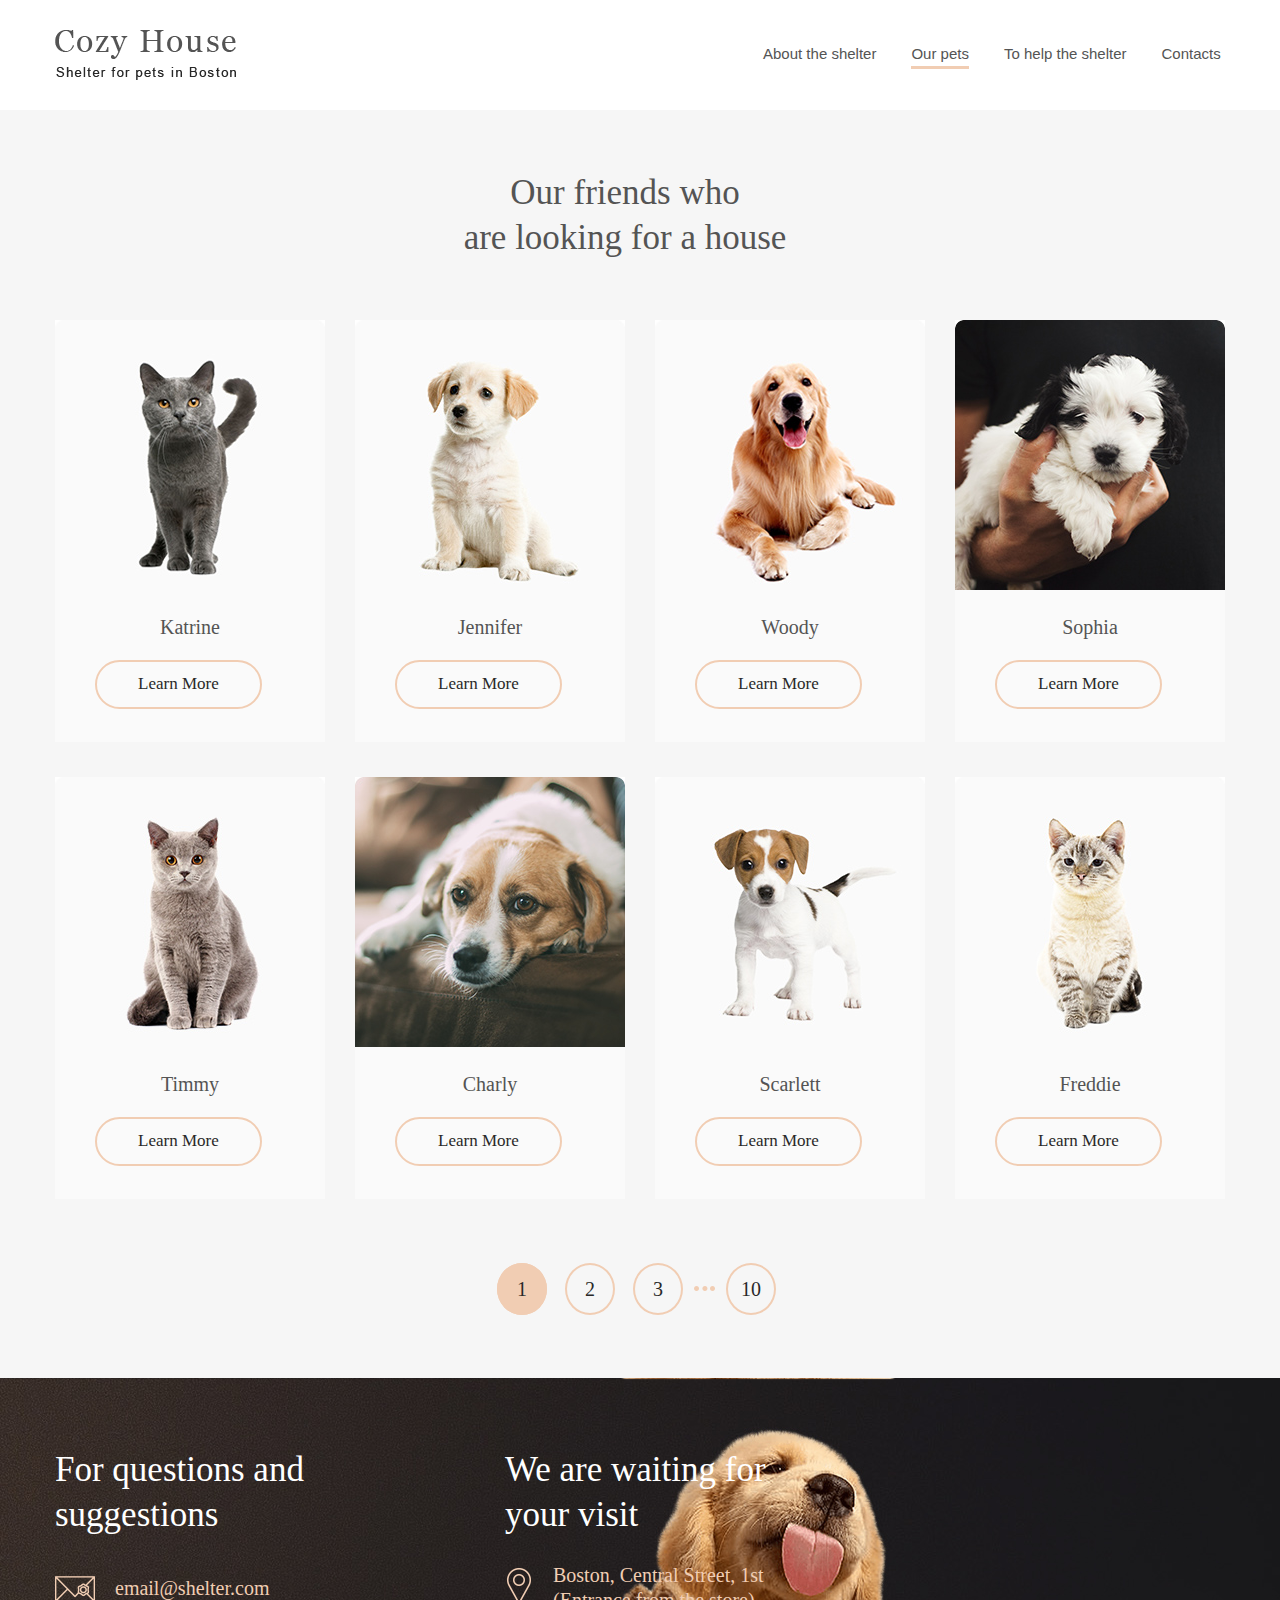
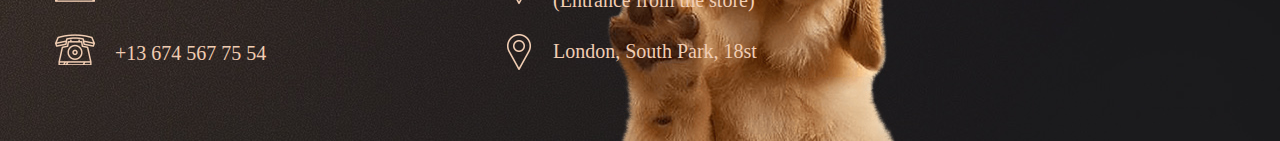
==== commit dc99fac4: "minified files" ====
--- a/pets.html
+++ b/pets.html
@@ -1,11 +1,11 @@
 <!DOCTYPE html>
-<html lang="ru">
+<html lang="en">
 
 <head>
   <meta charset="utf-8">
   <title>Cozy Animal shelter</title>
-  <link rel="stylesheet" href="css/normalize.css">
-  <link rel="stylesheet" href="css/style.css">
+  <link rel="stylesheet" href="css/normalize-mini.css">
+  <link rel="stylesheet" href="css/minifier.css">
 </head>
 
 <body>
@@ -27,7 +27,7 @@
     </div>
   </header>
   <main class="inner-page">
-    <section class="pets">
+    <section class="pets inner-pets">
       <div class="container">
         <h2>Our friends who<br> are looking for a house</h2>
         <ul class="pets-list">
@@ -42,7 +42,7 @@
             <img src="img/jennifer.jpg" width="270" height="270" alt="dog Jennifer">
             <a class="pet-name" href="#">Jennifer</a>
             <div class="pet-button-wrapper">
-              <a class="button pet-button" href="#">Learn More</a>
+              <a class="button pet-button jennifer-button" href="#">Learn More</a>
             </div>
           </li>
           <li class="pet">
@@ -73,7 +73,7 @@
             <img src="img/charly.jpg" width="270" height="270" alt="dog Charly">
             <a class="pet-name" href="#">Charly</a>
             <div class="pet-button-wrapper">
-              <a class="button pet-button" href="#">Learn More</a>
+              <a class="button pet-button charly-button" href="#">Learn More</a>
             </div>
           </li>
           <li><a><span class="visually-hidden">Back</span></a></li>
@@ -94,17 +94,18 @@
           </li>
         </ul>
         <div class="paginator">
-            <ul class="pagination-list">
-              <li><a class="active" href="#">1</a></li>
-              <li><a href="#">2</a></li>
-              <li><a href="#">3</a></li>
-              <li><a href="#">10</a></li>
-            </ul>
+          <ul class="pagination-list">
+            <li><a class="active" href="#">1</a></li>
+            <li><a href="#">2</a></li>
+            <li><a href="#">3</a></li>
+            <li class="more-pages"><a class="ellipsoids" href="#">4</a></li>
+            <li class="last-page"><a class="last-link" href="#">10</a></li>
+          </ul>
         </div>
       </div>
     </section>
   </main>
-  <footer class="main-footer">
+  <footer class="main-footer inner-footer">
     <div class="container">
       <div class="first-column">
         <h2>For questions and suggestions</h2>
@@ -124,6 +125,45 @@
       </div>
     </div>
   </footer>
+  <section class="modal modal-jennifer">
+    <div class="jennifer-wrapper">
+      <img src="img/jenn.jpg" width="470" height="470" alt="dog Jennifer">
+      <div class="pet-description">
+        <h2>Jennifer</h2>
+        <h3>Pooch + Labrador</h3>
+        <p>Lorem ipsum dolor sit amet, consectetur adipiscing elit. Fusce efficitur blandit condimentum. Proin accumsan lorem vel gra vida fringilla. Suspendisse potenti. Mauris ut pulvinar nunc. Donec consectetur, diam in porta tempus, urna ligula
+          ves
+          tibulum nibh.</p>
+        <ul class="pet-characteristics">
+          <li><span>Age:</span> 2 months</li>
+          <li><span>Inoculations:</span> none</li>
+          <li><span>Diseases:</span> none</li>
+          <li><span>Parasites:</span> none</li>
+        </ul>
+      </div>
+    </div>
+    <button class="modal-close" type="button">Закрыть</button>
+  </section>
+  <section class="modal modal-charly">
+    <div class="charly-wrapper">
+      <img src="img/charles.jpg" width="470" height="470" alt="dog Charly">
+      <div class="pet-description">
+        <h2>Charly</h2>
+        <h3>Pooch</h3>
+        <p>Lorem ipsum dolor sit amet, consectetur adipiscing elit. Fusce efficitur blandit condimentum. Proin accumsan lorem vel gra vida fringilla. Suspendisse potenti. Mauris ut pulvinar nunc. Donec consectetur, diam in porta tempus, urna ligula
+          ves
+          tibulum nibh.</p>
+        <ul class="pet-characteristics">
+          <li><span>Age:</span> 4 months</li>
+          <li><span>Inoculations:</span> none</li>
+          <li><span>Diseases:</span> none</li>
+          <li><span>Parasites:</span> none</li>
+        </ul>
+      </div>
+    </div>
+    <button class="modal-close" type="button">Закрыть</button>
+  </section>
+  <script src="js/mini-pet-card.js"></script>
 </body>
 
 </html>
--- a/css/minifier.css
+++ b/css/minifier.css
@@ -0,0 +1 @@
+body{margin:0;font-family:Arial,Helvetica,sans-serif;font-size:15px;line-height:24px;font-weight:400;color:#CDCDCD}img{max-width:100%;height:auto}a{cursor:pointer;color:#}.button{text-align:center;vertical-align:middle;cursor:pointer;font:inherit}.visually-hidden{position:absolute;width:1px;height:1px;margin:-1px;border:0;padding:0;clip:rect(0,0,0,0);overflow:hidden}.main-header{background-color:#2B2221;background-image:url(../img/banner-pet.jpg);background-repeat:no-repeat;background-position:top left}.container{width:1170px;margin:0 auto;padding:0}.main-navigation{display:-webkit-box;display:-webkit-flex;display:-ms-flexbox;display:flex;padding-top:60px}.site-navigation{display:-webkit-box;display:-webkit-flex;display:-ms-flexbox;display:flex;-webkit-box-align:center;-webkit-align-items:center;-ms-flex-align:center;align-items:center;font-size:15px;line-height:29px;font-weight:400;margin:0;padding:0;margin-left:492px}.site-navigation li{list-style:none;margin:0;padding:0;padding-bottom:10px}.site-navigation a{color:#CDCDCD;text-decoration:none;padding-bottom:4px;margin-left:35px}.site-navigation a:hover{color:#FFF;border-bottom:3px solid #F1CDB3}.banner-info{width:450px;padding-top:205px;padding-bottom:270px}.banner-info p:first-child{font-family:Georgia,"Times New Roman",serif;font-size:44px;line-height:57px;font-weight:400;color:#FFF}.banner-info p{font-size:15px;line-height:24px;font-weight:400;color:#CDCDCD;margin:0;padding:0;padding-top:30px}.banner-button{display:inline-block;text-align:center;text-decoration:none;font-family:Georgia,"Times New Roman",serif;font-size:17px;line-height:20px;font-weight:400;color:#292929;background-color:#F1CDB3;padding:16px 44px;margin-top:35px;border-radius:30px}.banner-button:hover{background-color:#FDDCC4}.couzy-info{background-color:#FAFAFA}.couzy-info .container{background-image:url(../img/pets.jpg);background-repeat:no-repeat;background-position:top 51% left 19.1%;padding-top:87px;padding-bottom:100px}.info-wrapper{width:420px;margin-left:585px}.couzy-info-heading{font-family:Georgia,"Times New Roman",serif;font-size:35px;line-height:45px;font-weight:400;color:#545454;padding:0;margin:0;padding-top:25px;padding-bottom:4px}.couzy-info p{font-size:15px;line-height:24px;font-weight:400;color:#4C4C4C;padding-top:10px}.pets{font-family:Georgia,"Times New Roman",serif;background-color:#F6F6F6}.forward{position:relative}.forward::before{content:"";position:absolute;top:180px;left:-40px;width:47px;height:47px;border:2px solid #F1CDB3;border-radius:50%;background-image:url(../img/long-left-arrow.svg);background-repeat:no-repeat;background-position:top 50% center}.forward:hover::before{background-color:#F1CDB3}.pets h2{font-size:35px;line-height:45px;font-weight:400;color:#545454;text-align:center;padding-top:70px;padding-bottom:47px;margin:0;padding-right:30px}.pets-list{display:-webkit-box;display:-webkit-flex;display:-ms-flexbox;display:flex;list-style:none}.pet{display:-webkit-box;display:-webkit-flex;display:-ms-flexbox;display:flex;-webkit-box-orient:vertical;-webkit-box-direction:normal;-webkit-flex-direction:column;-ms-flex-direction:column;flex-direction:column;background-color:#FAFAFA;padding-bottom:30px}.pet:hover{-webkit-box-shadow:0 2px 30.1px 4.9px rgba(13,13,13,.04);box-shadow:0 2px 30.1px 4.9px rgba(13,13,13,.04)}.pet:nth-child(2){margin-left:90px}.pet:nth-child(3){margin-left:50px}.pet:nth-child(4){margin-left:50px}.pet-name{padding-top:15px;padding-bottom:5px;font-size:20px;line-height:45px;font-weight:400;color:#545454;text-decoration:none;text-align:center}.pet-button{padding:12px 41px 14px 41px;margin-left:40px;font-size:17px;line-height:57px;font-weight:400;color:#292929;text-decoration:none;border:2px solid #F1CDB3;border-radius:30px}.pet-button:hover{background-color:#F1CDB3}.back{position:relative}.back::after{content:"";position:absolute;top:180px;left:80px;width:47px;height:47px;border:2px solid #F1CDB3;border-radius:50%;background-image:url(../img/long-left-arrow.svg);background-repeat:no-repeat;background-position:top 50% center;-webkit-transform:rotate(180deg);-ms-transform:rotate(180deg);-o-transform:rotate(180deg);transform:rotate(180deg)}.back:hover::after{background-color:#F1CDB3}.rest-button-wrapper{margin-top:65px;padding-bottom:65px}.rest-pets-button{padding:15px 50px;font-size:17px;line-height:57px;font-weight:400;color:#292929;background-color:#F1CDB3;text-decoration:none;border-radius:30px;margin-left:450px}.rest-pets-button:hover{background-color:#FDDCC4}.help-to-pets{font-family:Georgia,"Times New Roman",serif;background-color:#FAFAFA}.help-to-pets h2{margin:0;text-align:center;padding-top:65px;padding-bottom:60px;padding-right:35px;font-size:35px;line-height:45px;font-weight:400;color:#545454}.help-to-pets ul{margin:0}.help-list{display:-webkit-box;display:-webkit-flex;display:-ms-flexbox;display:flex;-webkit-flex-wrap:wrap;-ms-flex-wrap:wrap;flex-wrap:wrap;padding-bottom:13px}.help-list li{position:relative;padding-top:95px;padding-bottom:65px;list-style:none;font-size:20px;line-height:24px;font-weight:400;color:#545454}.food{margin-left:45px}.ambulance{margin-left:125px}.toys{margin-left:149px}.bowl{margin-left:140px}.shampoo{margin-left:120px}.vitamins{margin-left:145px}.medcine{margin-left:130px}.collar{margin-left:125px}.house{margin-left:130px}.help-list li::before{content:"";position:absolute;width:70px;height:65px}.help-list li:nth-child(1)::before{content:"";position:absolute;width:70px;height:65px;top:13px;left:17px;background-image:url(../img/cat-food.png);background-repeat:no-repeat}.help-list li:nth-child(2)::before{content:"";position:absolute;width:70px;height:65px;top:10px;left:40px;background-image:url(../img/ambulance.png);background-repeat:no-repeat}.help-list li:nth-child(3)::before{content:"";position:absolute;width:70px;height:65px;top:10px;left:-10px;background-image:url(../img/ambulance.png);background-repeat:no-repeat;background-image:url(../img/ball.png);background-repeat:no-repeat}.help-list li:nth-child(4)::before{content:"";position:absolute;width:70px;height:65px;top:13px;left:50px;background-image:url(../img/ambulance.png);background-repeat:no-repeat;background-image:url(../img/bowl.png);background-repeat:no-repeat}.help-list li:nth-child(5)::before{content:"";position:absolute;width:70px;height:65px;top:11px;left:35px;background-image:url(../img/ambulance.png);background-repeat:no-repeat;background-image:url(../img/shampoo.png);background-repeat:no-repeat}.help-list li:nth-child(6)::before{content:"";position:absolute;width:70px;height:65px;top:13px;left:15px;background-image:url(../img/ambulance.png);background-repeat:no-repeat;background-image:url(../img/pills.png);background-repeat:no-repeat}.help-list li:nth-child(7)::before{content:"";position:absolute;width:70px;height:65px;top:12px;left:20px;background-image:url(../img/ambulance.png);background-repeat:no-repeat;background-image:url(../img/syringe.png);background-repeat:no-repeat}.help-list li:nth-child(8)::before{content:"";position:absolute;width:70px;height:65px;top:13px;left:50px;background-image:url(../img/ambulance.png);background-repeat:no-repeat;background-image:url(../img/leash.png);background-repeat:no-repeat}.help-list li:nth-child(9)::before{content:"";position:absolute;width:70px;height:65px;top:13px;left:38px;background-image:url(../img/ambulance.png);background-repeat:no-repeat;background-image:url(../img/cat.png);background-repeat:no-repeat}.donation{background-color:#F6F6F6;font-family:Georgia,"Times New Roman",serif}.donation .container{background-image:url(../img/donation-dog.png);background-repeat:no-repeat;background-position:left 2.5% top 50%}.donation-wrapper{margin-left:583px;margin-right:200px}.donation h2{padding:0;margin:0;padding-top:64px;font-size:35px;line-height:45px;font-weight:400;color:#545454}.bank-account{padding:0;margin:0;margin-top:22px;margin-bottom:13px;font-size:15px;line-height:18px;font-weight:400;color:#545454}.bank-numbers{padding:0;margin:0;position:relative;width:235px;padding-left:60px;font-family:"Times New Roman",Georgia,serif;font-size:20px;line-height:45px;font-weight:400;color:#292929;background-color:#F1CDB3;border-radius:10px}.bank-numbers::before{content:"";position:absolute;width:35px;height:25px;top:10px;left:15px;background-image:url("../img/credit-card (1).png");background-repeat:no-repeat}.additional-info{margin:0;padding-top:30px;padding-bottom:80px;font-family:Arial,Helvetica,sans-serif;font-size:12px;line-height:18px;font-weight:400;font-style:italic;color:#B2B2B2}.main-footer{font-family:"Times New Roman",Georgia,serif;font-size:20px;line-height:45px;font-weight:400;color:#F1CDB3;background-color:#4F4139;background-image:url(../img/footer-dog.jpg);background-position:right bottom}.main-footer .container{display:-webkit-box;display:-webkit-flex;display:-ms-flexbox;display:flex;padding-top:40px;padding-bottom:45px}.first-column{width:270px;margin-right:180px}.second-column{width:265px}.main-footer h2{font-family:Georgia,"Times New Roman",serif;font-size:35px;line-height:45px;font-weight:400;color:#FFF}.main-footer li{list-style:none}.shelter-email{position:relative;padding-left:20px}.shelter-email::before{content:"";position:absolute;width:45px;height:30px;top:10px;left:-40px;background-image:url(../img/envelope.png);background-repeat:no-repeat}.shelter-number{position:relative;padding-left:20px;padding-top:20px}.shelter-number::before{content:"";position:absolute;width:45px;height:31px;top:23px;left:-40px;background-image:url(../img/telephone.png);background-repeat:no-repeat}.boston{position:relative;margin-top:-13px;margin-bottom:0;padding-bottom:0;margin-left:8px}.boston p{padding:0;margin:0;margin-top:-20px}.boston::before{content:"";position:absolute;width:28px;height:38px;top:15px;left:-47px;background-image:url(../img/pin.png);background-repeat:no-repeat}.london{position:relative;margin-left:8px;margin-top:6px}.london::before{content:"";position:absolute;width:28px;height:38px;top:5px;left:-47px;background-image:url(../img/pin.png);background-repeat:no-repeat}.inner-page .container{padding-bottom:60px}.inner-header{padding-bottom:23px}.inner-header .main-navigation{padding:0;padding-top:30px}.inner-navigation a{color:#545454}.inner-navigation .active{border-bottom:3px solid #F1CDB3}.inner-navigation a:hover{color:#292929}.inner-pets h2{padding:0;padding-top:60px;padding-bottom:60px;padding-right:30px}.inner-page .pets-list{display:-webkit-box;display:-webkit-flex;display:-ms-flexbox;display:flex;-webkit-flex-wrap:wrap;-ms-flex-wrap:wrap;flex-wrap:wrap;margin:0;padding:0}.inner-page .pet{margin:0;margin-bottom:35px}.inner-page .pet:not(.sophia):not(.freddie){margin-right:30px}.pagination-list{display:-webkit-box;display:-webkit-flex;display:-ms-flexbox;display:flex;margin:0;margin-left:402px;margin-top:27px}.pagination-list li{list-style:none;margin-right:18px}.pagination-list a{padding:13px 18px;border:2px solid #F1CDB3;text-decoration:none;font-family:"Times New Roman",Georgia,serif;font-size:20px;line-height:57px;font-weight:400;color:#292929;background-color:#F6F6F6;border-radius:50%}.pagination-list a:hover{background-color:#F1CDB3}.pagination-list .active{background-color:#F1CDB3}.more-pages{margin:0;padding:0}.more-pages .ellipsoids{position:relative;border:2px solid #FFF;font-size:0;border:0;background:none;margin:0;padding:0;margin-right:7px}.ellipsoids::after{content:"";position:absolute;top:-3px;left:-7px;width:21px;height:5px;background-image:url(../img/ellipsoids.png)}.last-page a{padding:0;padding:13px}.modal{position:fixed;z-index:10;display:none}.modal-jennifer,.modal-charly{top:100px;left:50%;margin-top:20px;width:970px;margin-left:-400px}.jennifer-wrapper,.charly-wrapper{display:-webkit-box;display:-webkit-flex;display:-ms-flexbox;display:flex;background-color:#FAFAFA;border-radius:7px;-webkit-box-shadow:0 2px 30.1px 4.9px rgba(13,13,13,.04);box-shadow:0 2px 30.1px 4.9px rgba(13,13,13,.04)}.pet-description{padding-left:55px;width:420px}.pet-description h2,.pet-description h3{font-family:Georgia,"Times New Roman",serif;color:#545454}.pet-description h2{margin:0;padding:0;padding-top:60px;font-size:35px;line-height:45px;font-weight:400}.pet-description h3{margin:0;padding:0;font-size:20px;line-height:34px;font-weight:400}.pet-description p{font-family:Arial,Helvetica,sans-serif;font-size:15px;line-height:24px;font-weight:400;color:#4C4C4C}.pet-characteristics{color:#545454;padding:0;padding-left:13px}.pet-characteristics li{position:relative;font-family:Arial,Helvetica,sans-serif;font-size:15px;line-height:34px;font-weight:400;list-style:none}.pet-characteristics li::before{content:"";position:absolute;width:5px;height:5px;top:15px;left:-13px;background-color:#F1CDB3;border-radius:50%}.pet-characteristics span{font-family:Georgia,"Times New Roman",serif;font-size:17px;line-height:34px;font-weight:500}.modal-close{position:absolute;top:-52px;right:-55px;width:48px;height:48px;font-size:0;border:0;background:none;cursor:pointer;border:2px solid #F1CDB3;border-radius:50%}.modal-close:hover{background-color:#F1CDB3}.modal-close::before,.modal-close::after{position:absolute;content:"";top:20px;left:13px;width:18px;height:2px;background-color:#292929}.modal-close::before{-webkit-transform:rotate(45deg);-ms-transform:rotate(45deg);-o-transform:rotate(45deg);transform:rotate(45deg)}.modal-close::after{-webkit-transform:rotate(-45deg);-ms-transform:rotate(-45deg);-o-transform:rotate(-45deg);transform:rotate(-45deg)}.modal-show{display:block;-webkit-animation:bounce 0.6s;-o-animation:bounce 0.6s;animation:bounce 0.6s}
